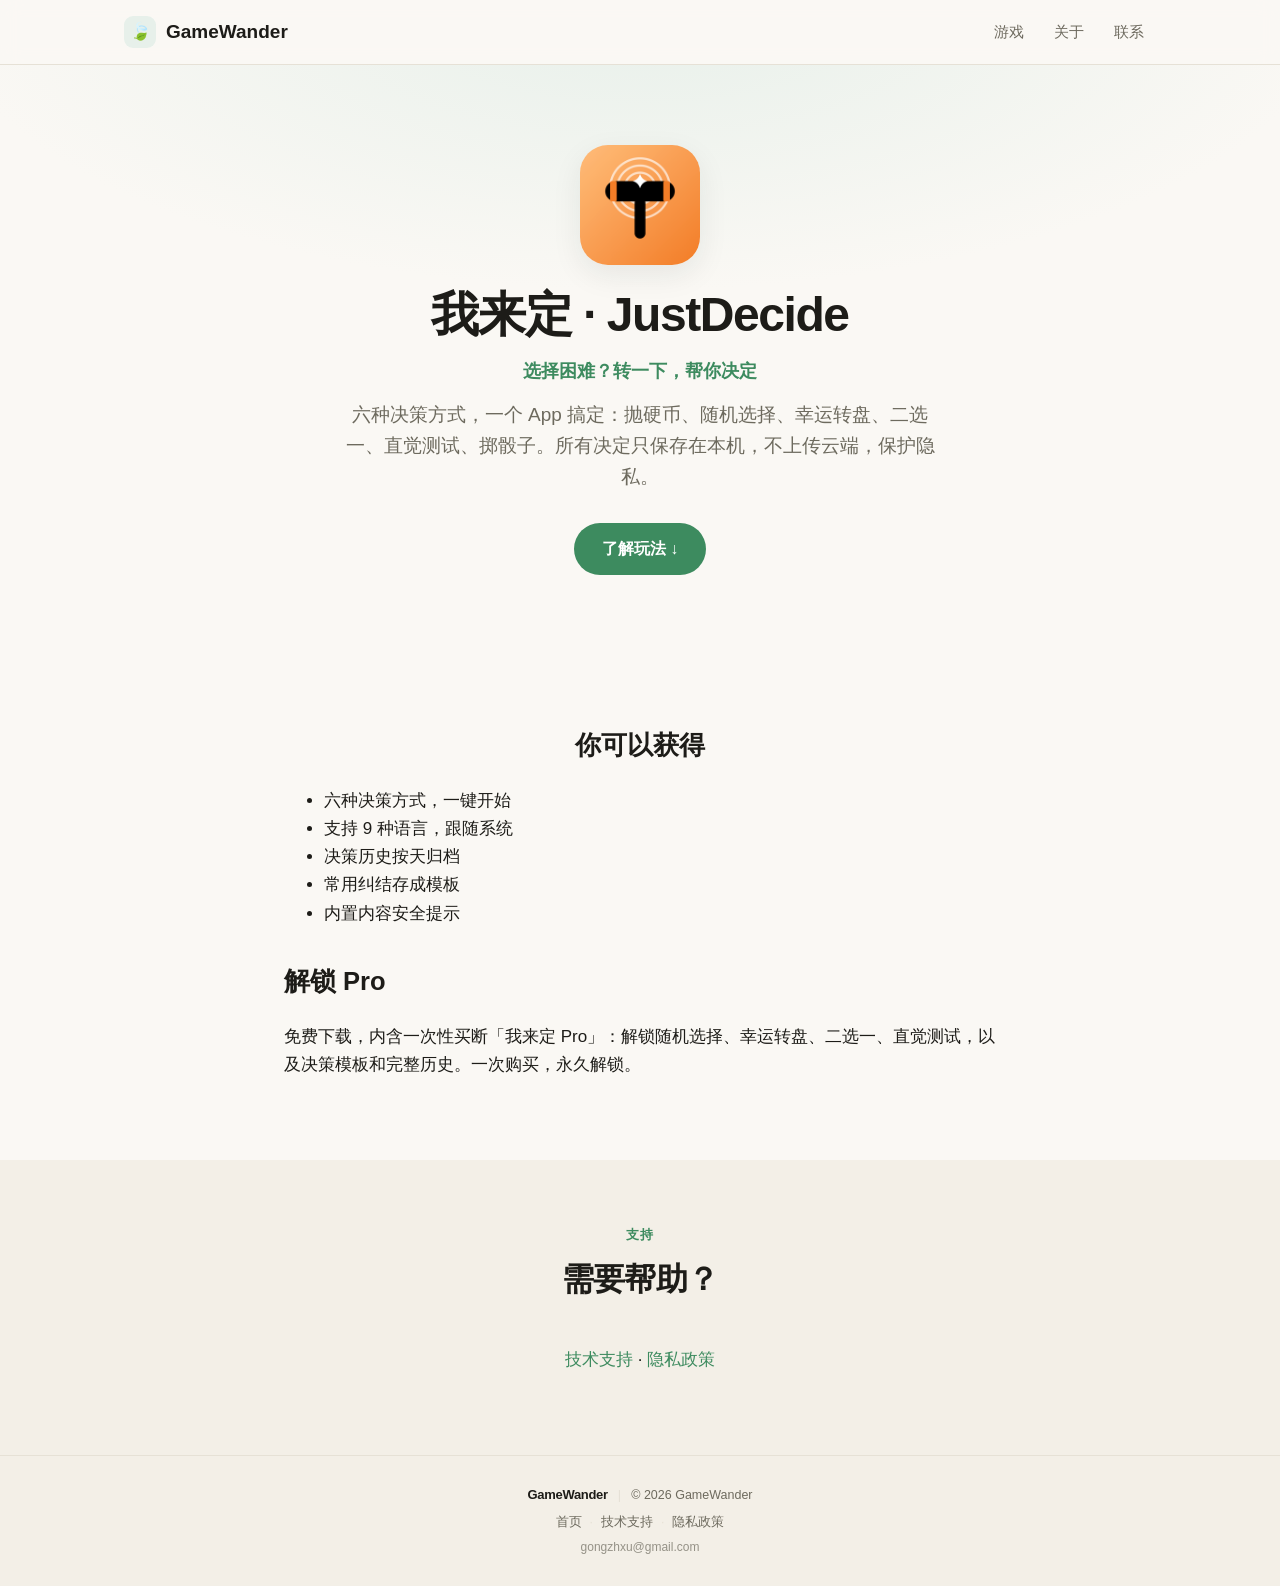
==== justdecide/index.html @ c6b930e7 "新增「我来定 JustDecide」介绍页与支持/隐私页面 - justdecide/ 新增介绍页、技术支持、隐私政策（双语 ?lang=en） - 首页 game-card 加入我来定 - READ" ====
<!DOCTYPE html>
<html lang="zh-Hans">
<head>
  <meta charset="UTF-8" />
  <meta name="viewport" content="width=device-width, initial-scale=1" />
  <title>我来定 · JustDecide — 选择困难？转一下，帮你决定</title>
  <meta name="description" content="我来定（JustDecide）：六种决策方式（抛硬币、随机选择、幸运转盘、二选一、直觉测试、掷骰子），告别选择困难。" />
  <link rel="stylesheet" href="../assets/style.css" />
  <link rel="icon" href="images/app-icon.png" />
</head>
<body>
  <header class="site-header">
    <div class="container nav-row">
      <a class="brand" href="../">
        <span class="mark">🍃</span>
        <span>GameWander</span>
      </a>
      <nav class="nav">
        <a href="../#games" class="zh">游戏</a>
        <a href="../#games" class="en">Games</a>
        <a href="../#about" class="zh">关于</a>
        <a href="../#about" class="en">About</a>
        <a href="../#contact" class="zh">联系</a>
        <a href="../#contact" class="en">Contact</a>
      </nav>
    </div>
  </header>

  <main>
    <section class="hero app-hero" id="top">
      <div class="container">
        <img class="app-icon" src="images/app-icon.png" alt="我来定 应用图标" width="120" height="120" />
        <h1>我来定 · JustDecide</h1>
        <p class="tagline zh">选择困难？转一下，帮你决定</p>
        <p class="tagline en">Torn? Just Decide.</p>
        <p class="sub zh">六种决策方式，一个 App 搞定：抛硬币、随机选择、幸运转盘、二选一、直觉测试、掷骰子。所有决定只保存在本机，不上传云端，保护隐私。</p>
        <p class="sub en">Six ways to decide in one app: Coin Flip, Random Pick, Lucky Wheel, This or That, Intuition Test, and Roll Dice. Every decision stays on your device.</p>
        <div class="cta">
          <a class="btn zh" href="#features">了解玩法 ↓</a>
          <a class="btn en" href="#features">See how it works ↓</a>
        </div>
      </div>
    </section>

    <section class="section" id="features">
      <div class="container" style="max-width: 760px;">
        <h2 class="zh" style="text-align:center;">你可以获得</h2>
        <h2 class="en" style="text-align:center;">What you get</h2>
        <ul class="zh">
          <li>六种决策方式，一键开始</li>
          <li>支持 9 种语言，跟随系统</li>
          <li>决策历史按天归档</li>
          <li>常用纠结存成模板</li>
          <li>内置内容安全提示</li>
        </ul>
        <ul class="en">
          <li>Six decision methods, one tap to start</li>
          <li>9 languages, follows your system</li>
          <li>History grouped by day</li>
          <li>Save frequent dilemmas as templates</li>
          <li>Built-in safety notice</li>
        </ul>

        <h2 class="zh" style="margin-top:32px;">解锁 Pro</h2>
        <h2 class="en" style="margin-top:32px;">Unlock Pro</h2>
        <p class="zh">免费下载，内含一次性买断「我来定 Pro」：解锁随机选择、幸运转盘、二选一、直觉测试，以及决策模板和完整历史。一次购买，永久解锁。</p>
        <p class="en">Free to download, with a one-time "JustDecide Pro" purchase to unlock Random Pick, Lucky Wheel, This or That, Intuition Test, plus decision templates and full history. Buy once, unlock forever.</p>
      </div>
    </section>

    <section class="section alt" id="links">
      <div class="container" style="max-width: 760px;">
        <div class="section-head">
          <div class="kicker zh">支持</div>
          <div class="kicker en">Support</div>
          <h2 class="zh">需要帮助？</h2>
          <h2 class="en">Need help?</h2>
        </div>
        <p class="zh" style="text-align:center;">
          <a href="./support/">技术支持</a> · <a href="./privacy/">隐私政策</a>
        </p>
        <p class="en" style="text-align:center;">
          <a href="./support/?lang=en">Support</a> · <a href="./privacy/?lang=en">Privacy Policy</a>
        </p>
      </div>
    </section>
  </main>

  <footer class="site-footer">
    <div class="container footer-inner">
      <div class="footer-row">
        <span class="footer-brand">GameWander</span>
        <span class="footer-sep">|</span>
        <span class="footer-copy">© 2026 GameWander</span>
      </div>
      <div class="footer-links">
        <a href="../" class="zh">首页</a><a href="../" class="en">Home</a>
        <span class="footer-dot">·</span>
        <a href="./support/" class="zh">技术支持</a><a href="./support/" class="en">Support</a>
        <span class="footer-dot">·</span>
        <a href="./privacy/" class="zh">隐私政策</a><a href="./privacy/" class="en">Privacy</a>
      </div>
      <div class="footer-meta">
        <a href="mailto:gongzhxu@gmail.com">gongzhxu@gmail.com</a>
      </div>
    </div>
  </footer>

  <script>
    (function () {
      if (new URLSearchParams(location.search).get("lang") === "en") {
        document.documentElement.lang = "en";
      }
    })();
  </script>
</body>
</html>
---- assets/style.css ----
:root {
  --bg: #faf8f4;
  --bg-alt: #f3efe7;
  --fg: #1d1c18;
  --muted: #6d6a5e;
  --accent: #3d8b5f;
  --accent-strong: #2f6b49;
  --accent-soft: #e7f0ea;
  --warm: #d98a3d;
  --card: #ffffff;
  --border: #e6e1d6;
  --shadow: 0 10px 30px rgba(31, 41, 34, 0.08);
}

@media (prefers-color-scheme: dark) {
  :root {
    --bg: #141412;
    --bg-alt: #1a1a17;
    --fg: #eae7df;
    --muted: #a3a094;
    --accent: #5cc08a;
    --accent-strong: #79d3a0;
    --accent-soft: #1d2b22;
    --warm: #e0a05c;
    --card: #1c1c18;
    --border: #2c2b25;
    --shadow: 0 10px 30px rgba(0, 0, 0, 0.4);
  }
}

* { box-sizing: border-box; }
html { -webkit-text-size-adjust: 100%; scroll-behavior: smooth; }

body {
  margin: 0;
  display: flex;
  flex-direction: column;
  min-height: 100vh;
  background: var(--bg);
  color: var(--fg);
  font-family: -apple-system, BlinkMacSystemFont, "Segoe UI", "PingFang SC",
    "Hiragino Sans GB", "Microsoft YaHei", "Helvetica Neue", Arial, sans-serif;
  line-height: 1.65;
  font-size: 17px;
}

a { color: var(--accent); text-decoration: none; }
a:hover { text-decoration: underline; }

main { flex: 1 0 auto; }

.container { max-width: 1080px; margin: 0 auto; padding: 0 24px; }

/* 语言切换：默认中文，?lang=en 显示英文 */
html:not([lang="en"]) .en { display: none; }
html[lang="en"] .zh { display: none; }
[hidden] { display: none !important; }

/* ===== 顶部导航 ===== */
.site-header {
  position: sticky;
  top: 0;
  z-index: 20;
  background: color-mix(in srgb, var(--bg) 82%, transparent);
  -webkit-backdrop-filter: blur(10px);
  backdrop-filter: blur(10px);
  border-bottom: 1px solid var(--border);
}
.nav-row {
  display: flex;
  align-items: center;
  justify-content: space-between;
  height: 64px;
}
.brand {
  display: inline-flex;
  align-items: center;
  gap: 10px;
  font-weight: 700;
  font-size: 19px;
  color: var(--fg);
}
.brand:hover { text-decoration: none; }
.brand .mark {
  width: 32px; height: 32px;
  border-radius: 9px;
  background: var(--accent-soft);
  display: inline-flex;
  align-items: center;
  justify-content: center;
  font-size: 17px;
}
.nav { display: flex; align-items: center; gap: 6px; }
.nav a {
  color: var(--muted);
  font-size: 15px;
  font-weight: 500;
  padding: 8px 12px;
  border-radius: 8px;
}
.nav a:hover { color: var(--fg); background: var(--bg-alt); text-decoration: none; }

/* ===== Hero ===== */
.hero {
  position: relative;
  padding: 80px 0 64px;
  text-align: center;
  overflow: hidden;
  background:
    radial-gradient(1000px 420px at 50% -12%, var(--accent-soft), transparent 70%);
}
.hero .eyebrow {
  display: inline-block;
  margin-bottom: 18px;
  padding: 6px 14px;
  border: 1px solid var(--border);
  border-radius: 999px;
  background: var(--card);
  color: var(--accent);
  font-size: 13px;
  font-weight: 600;
  letter-spacing: 0.08em;
  text-transform: uppercase;
}
.hero h1 {
  margin: 0 0 16px;
  font-size: clamp(40px, 7vw, 66px);
  line-height: 1.08;
  letter-spacing: -0.03em;
  font-weight: 800;
}
.hero .sub {
  margin: 0 auto;
  max-width: 600px;
  color: var(--muted);
  font-size: 19px;
}
.hero .cta { margin-top: 30px; }
.btn {
  display: inline-block;
  padding: 13px 28px;
  border-radius: 999px;
  background: var(--accent);
  color: #fff;
  font-weight: 600;
  font-size: 16px;
  transition: transform 0.12s ease, background 0.12s ease;
}
.btn:hover { background: var(--accent-strong); text-decoration: none; transform: translateY(-1px); }
.btn.ghost {
  background: transparent;
  color: var(--fg);
  border: 1px solid var(--border);
}
.btn.ghost:hover { background: var(--bg-alt); }

/* 产品页 hero */
.app-hero .app-icon {
  width: 120px; height: 120px;
  border-radius: 28px;
  box-shadow: var(--shadow);
  margin: 0 auto 24px;
  display: block;
}
.app-hero h1 { font-size: clamp(34px, 5vw, 48px); }
.app-hero .tagline { color: var(--accent); font-weight: 600; font-size: 18px; margin: 0 0 12px; }

/* ===== 游戏风格 Hero（首页） ===== */
.game-hero {
  position: relative;
  padding: 88px 0 96px;
  color: #eef5ef;
  background:
    radial-gradient(900px 480px at 82% -12%, rgba(92, 192, 138, 0.4), transparent 62%),
    radial-gradient(700px 400px at 8% 110%, rgba(217, 138, 61, 0.18), transparent 60%),
    linear-gradient(160deg, #0e2a1b 0%, #173f2a 55%, #0c2418 100%);
  overflow: hidden;
}
.game-hero-grid {
  display: grid;
  grid-template-columns: 1.1fr 0.9fr;
  gap: 48px;
  align-items: center;
}
.game-hero-copy .badge {
  display: inline-block;
  padding: 6px 14px;
  border-radius: 999px;
  background: rgba(255, 255, 255, 0.08);
  border: 1px solid rgba(255, 255, 255, 0.18);
  color: #9fe6bb;
  font-size: 13px;
  font-weight: 600;
  letter-spacing: 0.06em;
  margin-bottom: 22px;
}
.game-hero-copy h1 {
  margin: 0 0 12px;
  font-size: clamp(44px, 6vw, 72px);
  line-height: 1.04;
  letter-spacing: -0.03em;
  font-weight: 900;
  color: #ffffff;
}
.game-hero-copy .tagline {
  color: #9fe6bb;
  font-size: 20px;
  font-weight: 600;
}
.game-hero-copy .sub {
  margin: 14px 0 28px;
  color: rgba(238, 245, 239, 0.72);
  font-size: 17px;
  max-width: 460px;
}
.game-hero-copy .cta {
  display: flex;
  gap: 14px;
  flex-wrap: wrap;
}
.game-hero .btn {
  background: #5cc08a;
  color: #0e2a1b;
}
.game-hero .btn:hover { background: #79d3a0; }
.game-hero .btn.ghost {
  color: #eef5ef;
  border-color: rgba(255, 255, 255, 0.35);
  background: transparent;
}
.game-hero .btn.ghost:hover { background: rgba(255, 255, 255, 0.08); color: #eef5ef; }
.game-hero-visual {
  position: relative;
  display: flex;
  justify-content: center;
  align-items: center;
}
.game-hero-visual .shot {
  width: 240px;
  height: auto;
  border-radius: 20px;
  border: 1px solid rgba(255, 255, 255, 0.14);
  box-shadow: 0 30px 60px rgba(0, 0, 0, 0.45);
}
.game-hero-visual .shot-a { transform: rotate(-5deg) translateY(12px); z-index: 1; }
.game-hero-visual .shot-b { transform: rotate(5deg) translateY(-12px); margin-left: -34px; }

@media (max-width: 800px) {
  .game-hero-grid { grid-template-columns: 1fr; }
  .game-hero-visual { display: none; }
}

/* ===== 区块通用 ===== */
.section { padding: 64px 0; }
.section.alt { background: var(--bg-alt); }
.section-head { text-align: center; max-width: 640px; margin: 0 auto 40px; }
.section-head .kicker {
  color: var(--accent);
  font-size: 13px;
  font-weight: 600;
  letter-spacing: 0.1em;
  text-transform: uppercase;
}
.section-head h2 {
  margin: 8px 0 12px;
  font-size: 32px;
  letter-spacing: -0.02em;
}
.section-head p { margin: 0; color: var(--muted); }

/* ===== 作品 / 游戏卡片 ===== */
.games-grid {
  display: grid;
  gap: 24px;
}
.game-card {
  display: flex;
  gap: 28px;
  align-items: flex-start;
  padding: 32px;
  border: 1px solid var(--border);
  border-radius: 18px;
  background: var(--card);
  box-shadow: var(--shadow);
  transition: transform 0.15s ease, box-shadow 0.15s ease;
}
.game-card:hover { transform: translateY(-3px); text-decoration: none; }
.game-card .icon {
  flex: 0 0 auto;
  width: 84px; height: 84px;
  border-radius: 20px;
  background: var(--accent-soft);
  display: flex;
  align-items: center;
  justify-content: center;
  font-size: 44px;
}
.game-card .body { flex: 1 1 auto; }
.game-card .title-row { display: flex; align-items: baseline; gap: 12px; flex-wrap: wrap; }
.game-card h3 { margin: 0; font-size: 24px; color: var(--fg); }
.game-card .tagline { color: var(--accent); font-weight: 600; font-size: 16px; }
.card-title { display: block; color: inherit; }
.card-title:hover { text-decoration: none; }
.card-title:hover h3 { color: var(--accent); }
.game-card .desc { margin: 10px 0 16px; color: var(--muted); }
.chips { display: flex; flex-wrap: wrap; gap: 8px; margin-bottom: 18px; }
.chip {
  padding: 5px 12px;
  border-radius: 999px;
  background: var(--bg-alt);
  border: 1px solid var(--border);
  font-size: 13px;
  color: var(--muted);
}
.game-card .actions { display: flex; flex-wrap: wrap; gap: 14px; font-size: 15px; }
.game-card .arrow { align-self: center; color: var(--muted); font-size: 22px; }
.game-card .icon img { width: 100%; height: 100%; border-radius: 20px; object-fit: cover; display: block; }

/* ===== 截图画廊 ===== */
.shots {
  display: grid;
  grid-template-columns: repeat(auto-fit, minmax(220px, 1fr));
  gap: 20px;
  margin: 24px 0;
}
.shot { margin: 0; }
.shot img {
  display: block;
  width: 100%;
  height: auto;
  border-radius: 16px;
  border: 1px solid var(--border);
  box-shadow: var(--shadow);
}
.shot figcaption {
  margin-top: 8px;
  color: var(--muted);
  font-size: 14px;
  text-align: center;
}

.more-card {
  display: flex;
  align-items: center;
  justify-content: center;
  padding: 28px;
  border: 1px dashed var(--border);
  border-radius: 18px;
  color: var(--muted);
  text-align: center;
  min-height: 120px;
}

/* ===== 关于 ===== */
.about-grid {
  display: grid;
  grid-template-columns: repeat(auto-fit, minmax(240px, 1fr));
  gap: 24px;
}
.about-item { padding: 8px 4px; }
.about-item .em { font-size: 30px; margin-bottom: 12px; }
.about-item h3 { margin: 0 0 6px; font-size: 18px; }
.about-item p { margin: 0; color: var(--muted); }

/* ===== 联系（首页大卡片） ===== */
.contact-card {
  max-width: 560px;
  margin: 0 auto;
  padding: 40px;
  border: 1px solid var(--border);
  border-radius: 18px;
  background: var(--card);
  box-shadow: var(--shadow);
  text-align: center;
}
.contact-card .label {
  font-size: 13px;
  text-transform: uppercase;
  letter-spacing: 0.06em;
  color: var(--muted);
  margin-bottom: 10px;
}
.contact-card a { font-size: 22px; font-weight: 700; word-break: break-all; }

/* 内容页内的联系邮箱框（紧凑） */
.contact-box {
  margin: 24px 0;
  padding: 18px 20px;
  border: 1px solid var(--border);
  border-radius: 12px;
  background: var(--card);
}
.contact-box .label {
  font-size: 13px;
  text-transform: uppercase;
  letter-spacing: 0.06em;
  color: var(--muted);
  margin-bottom: 6px;
}
.contact-box a { font-size: 18px; font-weight: 600; }

/* ===== 页脚（紧凑居中，sticky 底部） ===== */
.site-footer {
  flex-shrink: 0;
  border-top: 1px solid var(--border);
  background: var(--bg-alt);
  padding: 28px 24px;
  color: var(--muted);
  font-size: 13px;
}
.footer-inner {
  max-width: 1080px;
  margin: 0 auto;
  display: flex;
  flex-direction: column;
  align-items: center;
  gap: 6px;
}
.footer-row {
  display: flex;
  align-items: center;
  justify-content: center;
  flex-wrap: wrap;
  gap: 10px;
}
.footer-brand { font-weight: 700; color: var(--fg); letter-spacing: -0.3px; }
.footer-sep { color: var(--border); }
.footer-copy { font-size: 12.5px; }
.footer-links {
  display: flex;
  align-items: center;
  gap: 8px;
  font-size: 12.5px;
}
.footer-dot { color: var(--border); }
.footer-meta { font-size: 12px; opacity: 0.7; }
.site-footer a { color: var(--muted); text-decoration: none; transition: color 0.15s; }
.site-footer a:hover { color: var(--accent); text-decoration: underline; }

/* ===== 内容页（support / privacy / teascore 产品页） ===== */
.page { padding: 32px 0 48px; }
.page .container { max-width: 760px; }
.page h1 {
  margin: 0 0 8px;
  font-size: 32px;
  line-height: 1.25;
  letter-spacing: -0.01em;
}
.page .lede { color: var(--muted); margin: 0 0 28px; }
.page h2 { margin: 32px 0 10px; font-size: 20px; }
.page h3 { margin: 24px 0 8px; font-size: 17px; }
.page p { margin: 0 0 14px; }
.page ul, .page ol { margin: 0 0 16px; padding-left: 22px; }
.page li { margin: 6px 0; }
.page .updated { color: var(--muted); font-size: 14px; }

.faq { list-style: none; padding-left: 0; }
.faq li {
  margin: 0 0 14px;
  padding: 16px 18px;
  border: 1px solid var(--border);
  border-radius: 12px;
  background: var(--card);
}
.faq .q { font-weight: 600; margin-bottom: 4px; }
.faq .a { color: var(--muted); margin: 0; }

.backlink { font-size: 14px; color: var(--muted); }

@media (max-width: 640px) {
  .nav { gap: 2px; }
  .nav a { padding: 8px 8px; font-size: 14px; }
  .hero { padding: 56px 0 48px; }
  .game-card { flex-direction: column; padding: 24px; }
  .game-card .icon { width: 64px; height: 64px; font-size: 34px; }
  .game-card .arrow { display: none; }
  .section { padding: 48px 0; }
  .contact-card { padding: 28px 20px; }
  .contact-card a { font-size: 18px; }
  .page h1 { font-size: 26px; }
}
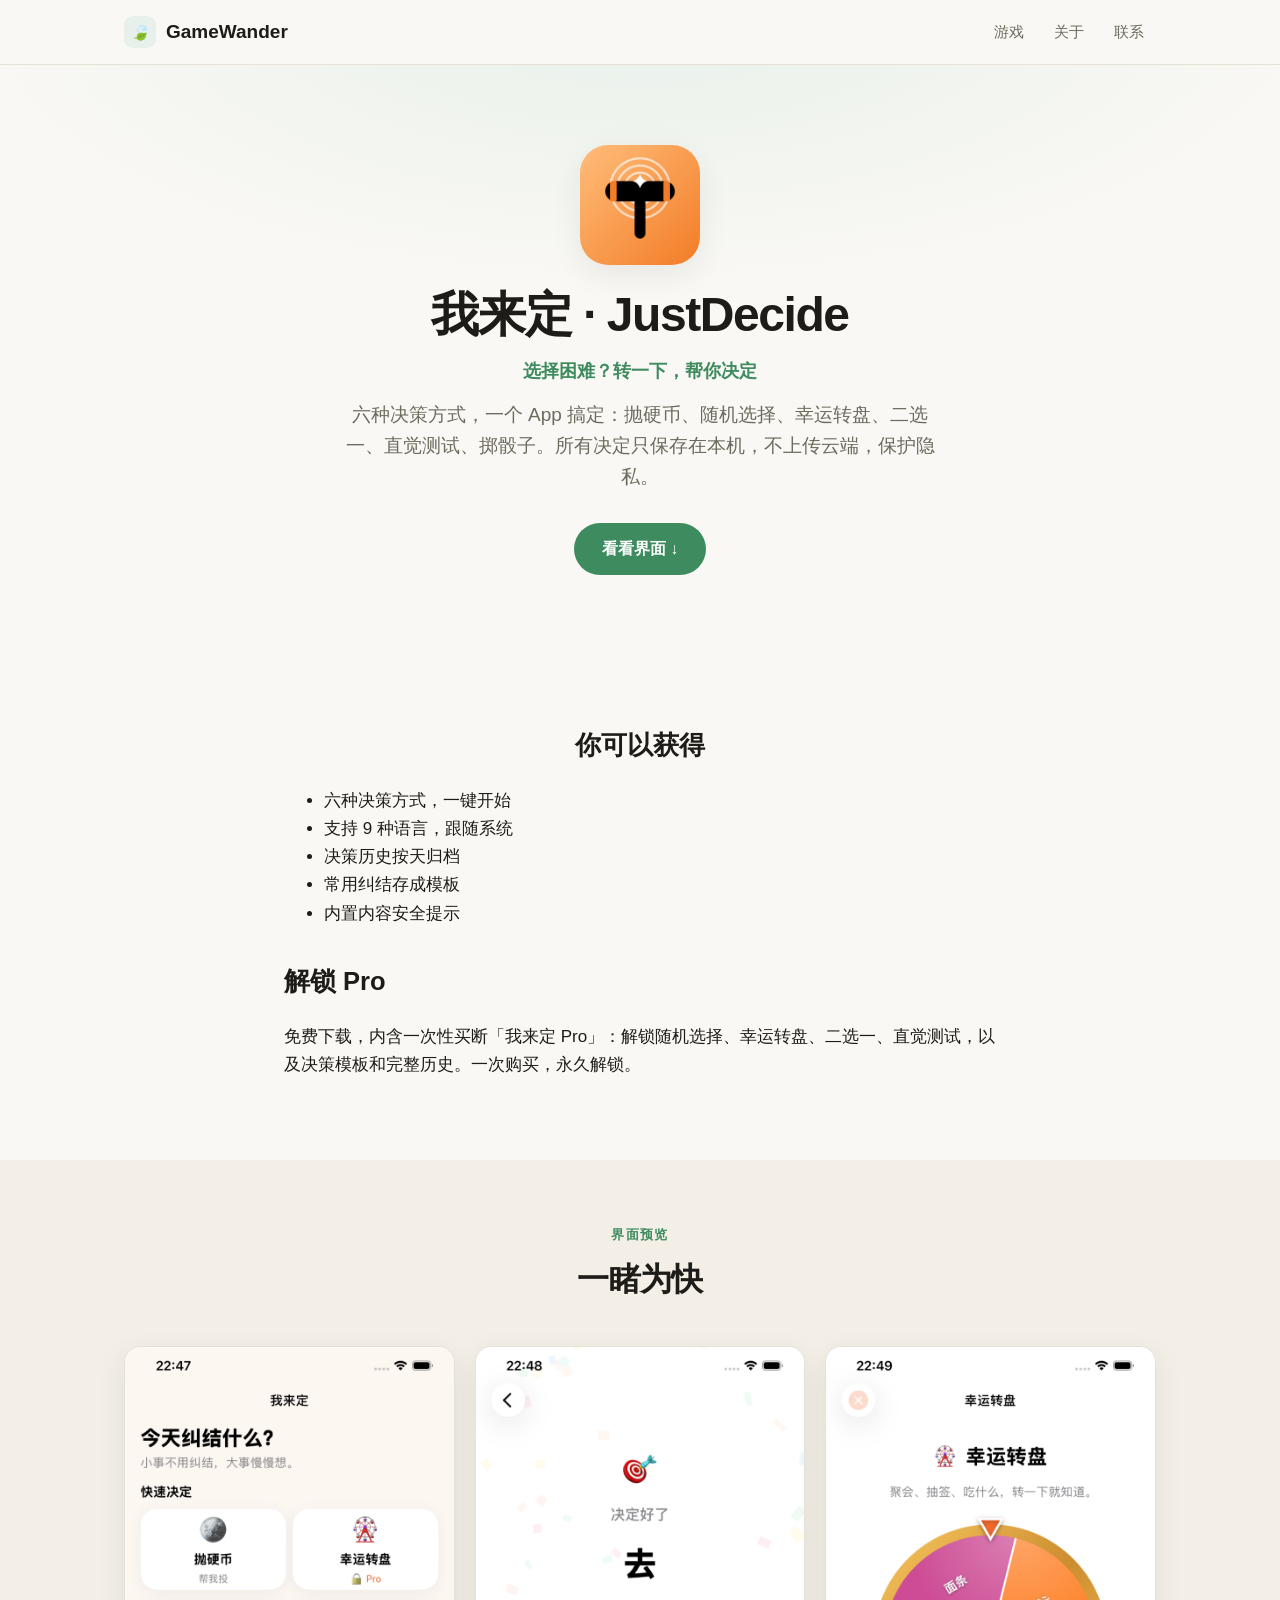
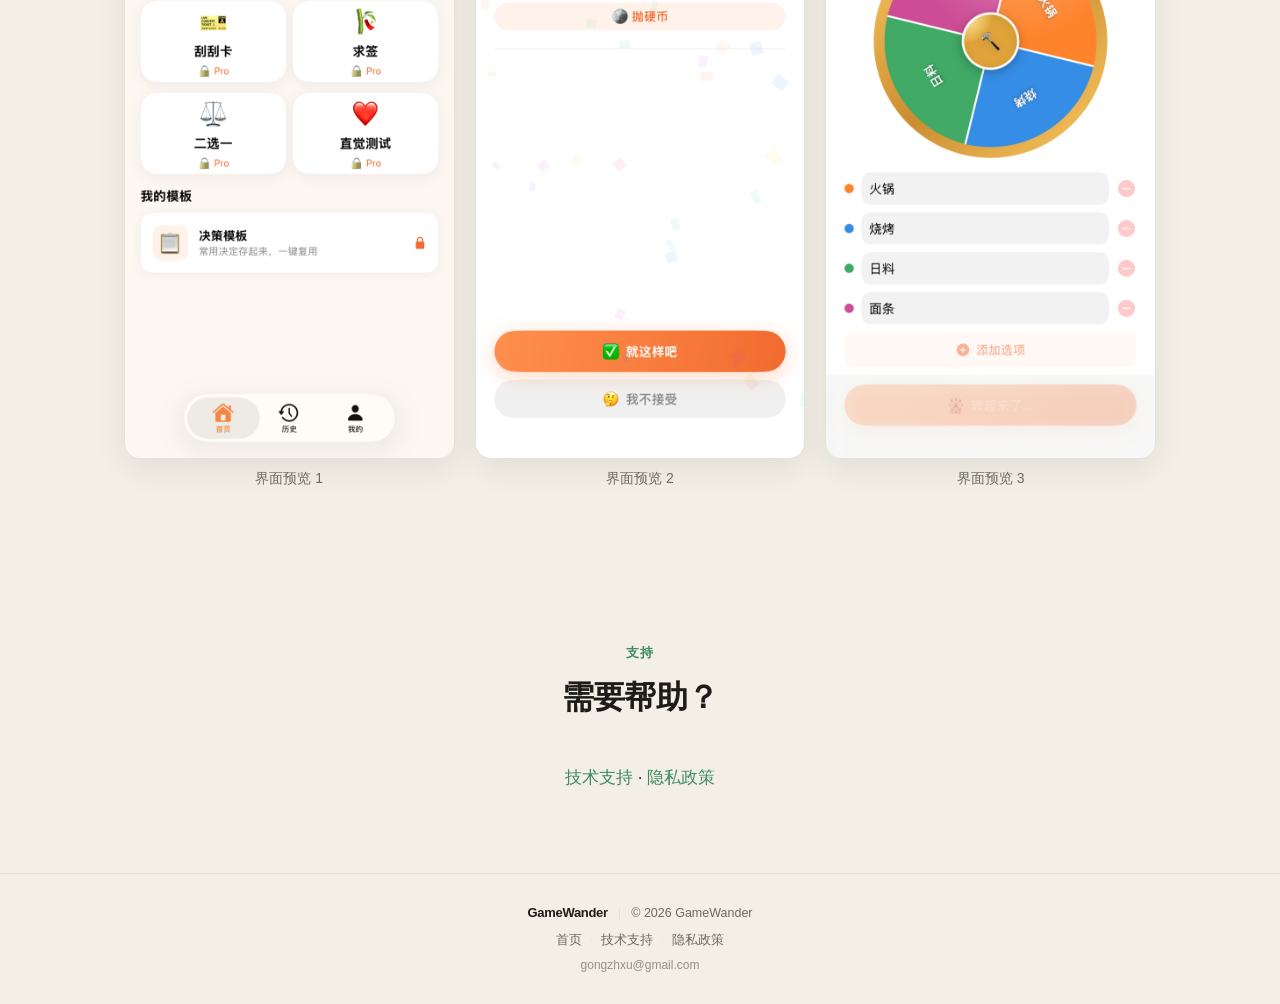
==== commit 9d9cd60c: "首页游戏卡片左右翻动 + 我来定介绍页加界面截图 - 首页「我们的游戏」改为横向滚动 + 左右箭头（scroll-snap） - justdecide 介绍页新增「界面预览」三张截图 - 截图缩小到 " ====
--- a/justdecide/index.html
+++ b/justdecide/index.html
@@ -36,8 +36,8 @@
         <p class="sub zh">六种决策方式，一个 App 搞定：抛硬币、随机选择、幸运转盘、二选一、直觉测试、掷骰子。所有决定只保存在本机，不上传云端，保护隐私。</p>
         <p class="sub en">Six ways to decide in one app: Coin Flip, Random Pick, Lucky Wheel, This or That, Intuition Test, and Roll Dice. Every decision stays on your device.</p>
         <div class="cta">
-          <a class="btn zh" href="#features">了解玩法 ↓</a>
-          <a class="btn en" href="#features">See how it works ↓</a>
+          <a class="btn zh" href="#screenshots">看看界面 ↓</a>
+          <a class="btn en" href="#screenshots">See screenshots ↓</a>
         </div>
       </div>
     </section>
@@ -65,6 +65,34 @@
         <h2 class="en" style="margin-top:32px;">Unlock Pro</h2>
         <p class="zh">免费下载，内含一次性买断「我来定 Pro」：解锁随机选择、幸运转盘、二选一、直觉测试，以及决策模板和完整历史。一次购买，永久解锁。</p>
         <p class="en">Free to download, with a one-time "JustDecide Pro" purchase to unlock Random Pick, Lucky Wheel, This or That, Intuition Test, plus decision templates and full history. Buy once, unlock forever.</p>
+      </div>
+    </section>
+
+    <section class="section alt" id="screenshots">
+      <div class="container">
+        <div class="section-head">
+          <div class="kicker zh">界面预览</div>
+          <div class="kicker en">Screenshots</div>
+          <h2 class="zh">一睹为快</h2>
+          <h2 class="en">A quick look</h2>
+        </div>
+        <div class="shots">
+          <figure class="shot">
+            <img src="images/screenshot1.png" alt="我来定 界面截图 1" loading="lazy" />
+            <figcaption class="zh">界面预览 1</figcaption>
+            <figcaption class="en">Screenshot 1</figcaption>
+          </figure>
+          <figure class="shot">
+            <img src="images/screenshot2.png" alt="我来定 界面截图 2" loading="lazy" />
+            <figcaption class="zh">界面预览 2</figcaption>
+            <figcaption class="en">Screenshot 2</figcaption>
+          </figure>
+          <figure class="shot">
+            <img src="images/screenshot3.png" alt="我来定 界面截图 3" loading="lazy" />
+            <figcaption class="zh">界面预览 3</figcaption>
+            <figcaption class="en">Screenshot 3</figcaption>
+          </figure>
+        </div>
       </div>
     </section>
 
--- a/assets/style.css
+++ b/assets/style.css
@@ -269,13 +269,22 @@
 .section-head p { margin: 0; color: var(--muted); }
 
 /* ===== 作品 / 游戏卡片 ===== */
+.games-carousel { position: relative; }
 .games-grid {
-  display: grid;
+  display: flex;
   gap: 24px;
-}
+  overflow-x: auto;
+  scroll-snap-type: x mandatory;
+  padding: 4px 4px 16px;
+  scrollbar-width: none;
+}
+.games-grid::-webkit-scrollbar { display: none; }
 .game-card {
-  display: flex;
-  gap: 28px;
+  flex: 0 0 340px;
+  scroll-snap-align: start;
+  display: flex;
+  flex-direction: column;
+  gap: 20px;
   align-items: flex-start;
   padding: 32px;
   border: 1px solid var(--border);
@@ -340,7 +349,10 @@
 }
 
 .more-card {
-  display: flex;
+  flex: 0 0 340px;
+  scroll-snap-align: start;
+  display: flex;
+  flex-direction: column;
   align-items: center;
   justify-content: center;
   padding: 28px;
@@ -348,8 +360,33 @@
   border-radius: 18px;
   color: var(--muted);
   text-align: center;
-  min-height: 120px;
-}
+  min-height: 200px;
+}
+
+/* 游戏左右翻动箭头 */
+.carousel-btn {
+  position: absolute;
+  top: 50%;
+  transform: translateY(-50%);
+  z-index: 10;
+  width: 44px;
+  height: 44px;
+  border-radius: 50%;
+  border: 1px solid var(--border);
+  background: var(--card);
+  color: var(--fg);
+  font-size: 24px;
+  line-height: 1;
+  cursor: pointer;
+  box-shadow: var(--shadow);
+  display: flex;
+  align-items: center;
+  justify-content: center;
+  transition: background 0.15s ease, color 0.15s ease;
+}
+.carousel-btn:hover { background: var(--accent); color: #fff; border-color: var(--accent); }
+.carousel-btn.prev { left: -14px; }
+.carousel-btn.next { right: -14px; }
 
 /* ===== 关于 ===== */
 .about-grid {
@@ -471,7 +508,8 @@
   .nav { gap: 2px; }
   .nav a { padding: 8px 8px; font-size: 14px; }
   .hero { padding: 56px 0 48px; }
-  .game-card { flex-direction: column; padding: 24px; }
+  .game-card { flex-direction: column; padding: 24px; flex-basis: 280px; }
+  .more-card { flex-basis: 280px; }
   .game-card .icon { width: 64px; height: 64px; font-size: 34px; }
   .game-card .arrow { display: none; }
   .section { padding: 48px 0; }
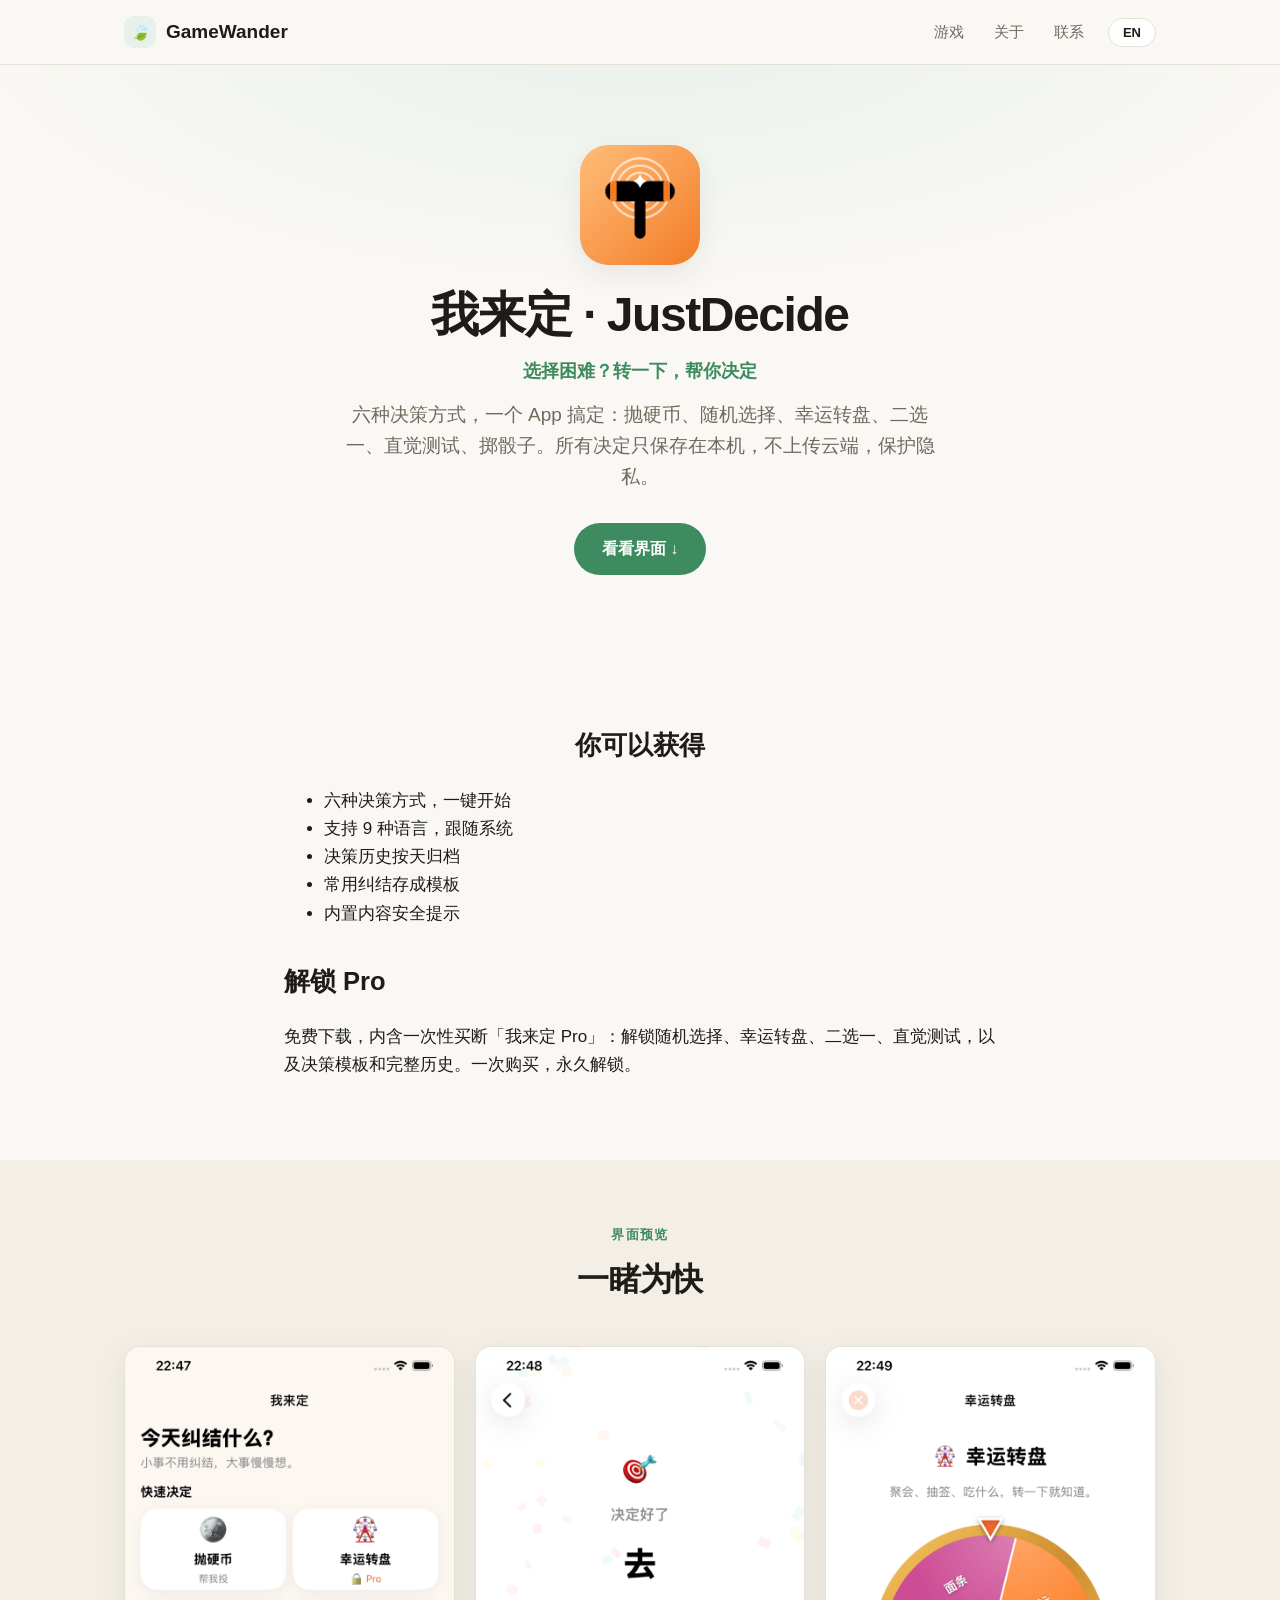
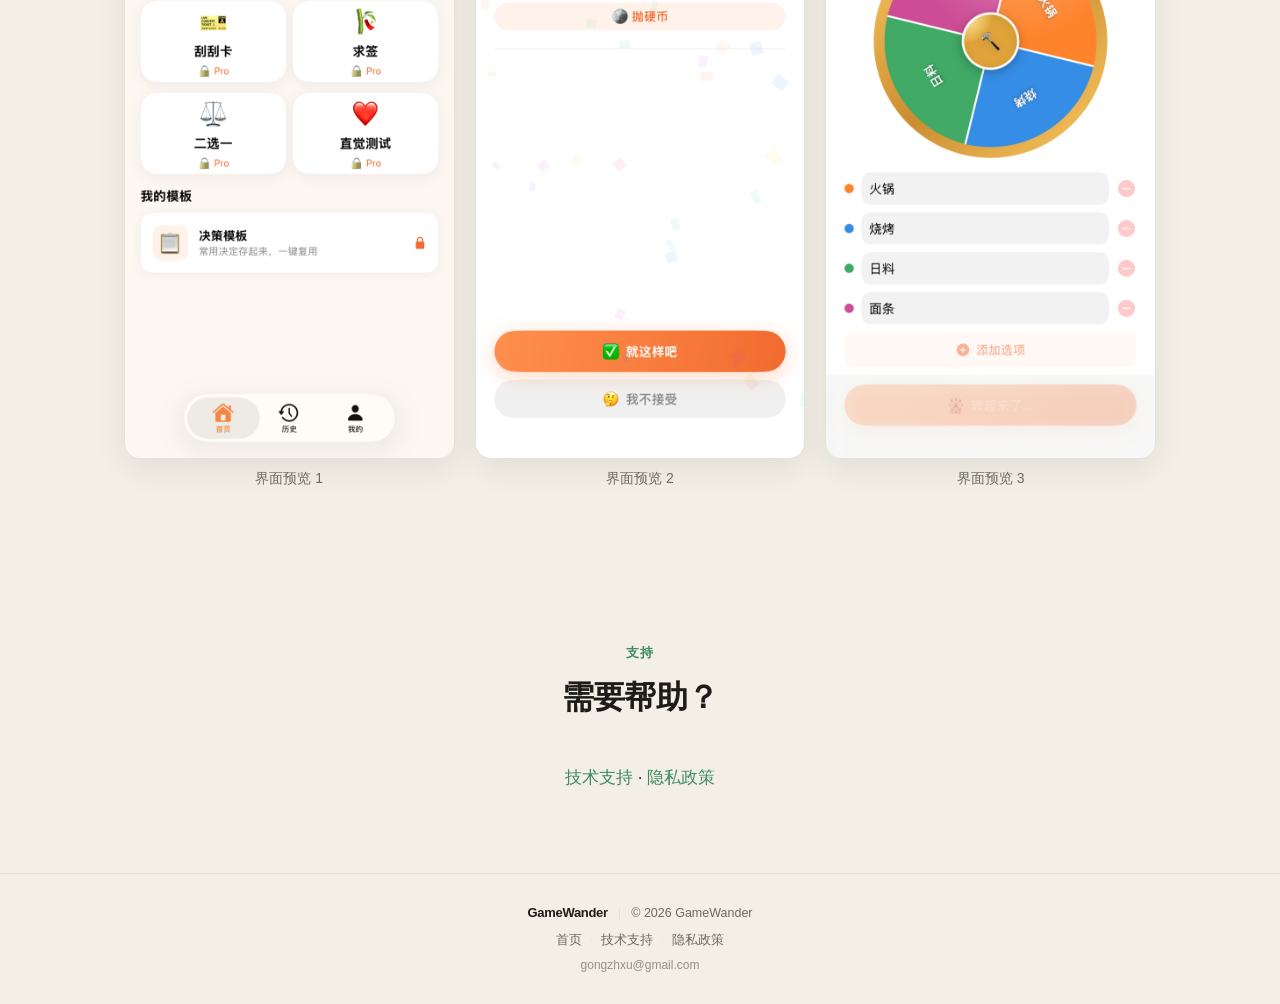
==== commit 4ddb27e0: "全站支持中英切换按钮 - 导航栏加「EN / 中文」切换按钮（7 个页面） - 统一语言逻辑：URL ?lang 优先，其次 localStorage 记忆，默认中文 - 新增 .lang-toggl" ====
--- a/justdecide/index.html
+++ b/justdecide/index.html
@@ -22,6 +22,10 @@
         <a href="../#about" class="en">About</a>
         <a href="../#contact" class="zh">联系</a>
         <a href="../#contact" class="en">Contact</a>
+        <button class="lang-toggle" type="button" aria-label="切换语言 / Switch language">
+          <span class="zh">EN</span>
+          <span class="en">中文</span>
+        </button>
       </nav>
     </div>
   </header>
@@ -136,8 +140,20 @@
 
   <script>
     (function () {
-      if (new URLSearchParams(location.search).get("lang") === "en") {
-        document.documentElement.lang = "en";
+      var html = document.documentElement;
+      var KEY = "gw_lang";
+      var fromUrl = new URLSearchParams(location.search).get("lang");
+      var stored = null;
+      try { stored = localStorage.getItem(KEY); } catch (e) {}
+      var lang = fromUrl || stored || "zh-Hans";
+      html.lang = lang === "en" ? "en" : "zh-Hans";
+      var toggle = document.querySelector(".lang-toggle");
+      if (toggle) {
+        toggle.addEventListener("click", function () {
+          var next = html.lang === "en" ? "zh-Hans" : "en";
+          html.lang = next;
+          try { localStorage.setItem(KEY, next); } catch (e) {}
+        });
       }
     })();
   </script>
--- a/assets/style.css
+++ b/assets/style.css
@@ -99,6 +99,20 @@
   border-radius: 8px;
 }
 .nav a:hover { color: var(--fg); background: var(--bg-alt); text-decoration: none; }
+.lang-toggle {
+  margin-left: 6px;
+  padding: 6px 14px;
+  border: 1px solid var(--border);
+  border-radius: 999px;
+  background: var(--card);
+  color: var(--fg);
+  font-size: 13px;
+  font-weight: 600;
+  cursor: pointer;
+  white-space: nowrap;
+  transition: background 0.15s ease, color 0.15s ease;
+}
+.lang-toggle:hover { background: var(--accent); color: #fff; border-color: var(--accent); }
 
 /* ===== Hero ===== */
 .hero {
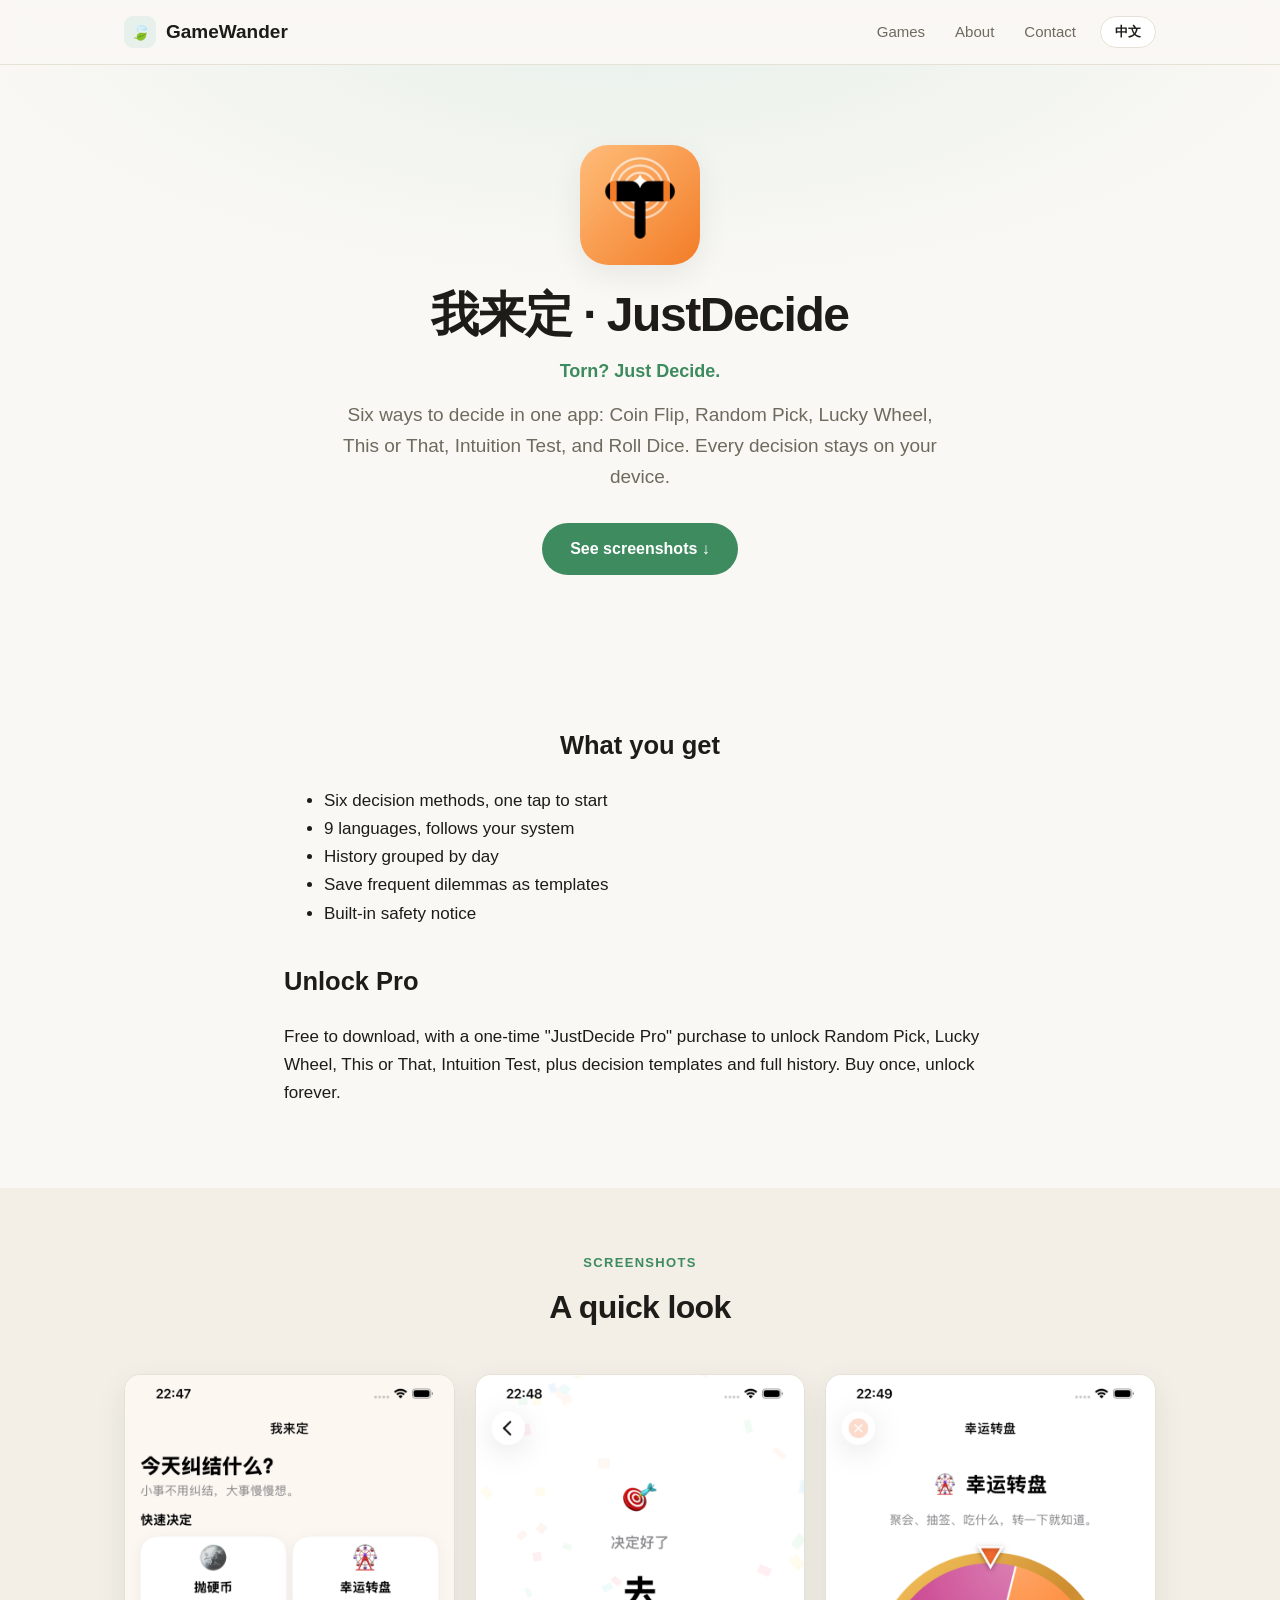
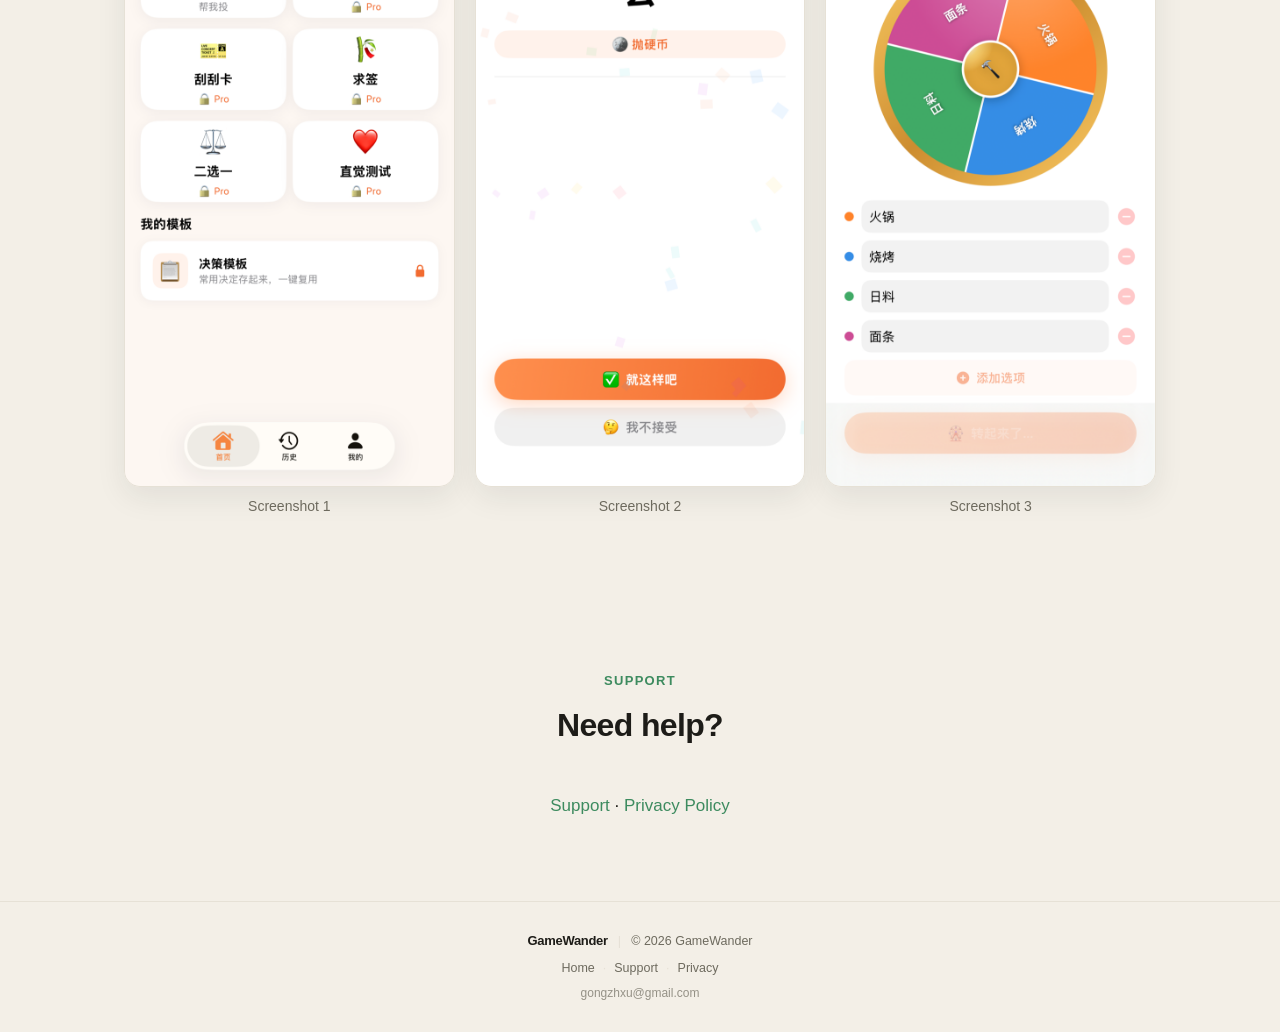
==== commit 2aee0213: "全站语言跟随浏览器/系统语言，默认英文（无闪烁）" ====
--- a/justdecide/index.html
+++ b/justdecide/index.html
@@ -1,5 +1,5 @@
 <!DOCTYPE html>
-<html lang="zh-Hans">
+<html lang="en">
 <head>
   <meta charset="UTF-8" />
   <meta name="viewport" content="width=device-width, initial-scale=1" />
@@ -7,7 +7,20 @@
   <meta name="description" content="我来定（JustDecide）：六种决策方式（抛硬币、随机选择、幸运转盘、二选一、直觉测试、掷骰子），告别选择困难。" />
   <link rel="stylesheet" href="../assets/style.css" />
   <link rel="icon" href="images/app-icon.png" />
+  <script>
+    (function () {
+      var html = document.documentElement;
+      var KEY = "gw_lang";
+      var fromUrl = new URLSearchParams(location.search).get("lang");
+      var stored = null;
+      try { stored = localStorage.getItem(KEY); } catch (e) {}
+      var nav = (navigator.language || navigator.userLanguage || "").toLowerCase();
+      var lang = fromUrl || stored || (nav.indexOf("zh") === 0 ? "zh-Hans" : "en");
+      html.lang = lang === "en" ? "en" : "zh-Hans";
+    })();
+  </script>
 </head>
+
 <body>
   <header class="site-header">
     <div class="container nav-row">
@@ -142,11 +155,6 @@
     (function () {
       var html = document.documentElement;
       var KEY = "gw_lang";
-      var fromUrl = new URLSearchParams(location.search).get("lang");
-      var stored = null;
-      try { stored = localStorage.getItem(KEY); } catch (e) {}
-      var lang = fromUrl || stored || "zh-Hans";
-      html.lang = lang === "en" ? "en" : "zh-Hans";
       var toggle = document.querySelector(".lang-toggle");
       if (toggle) {
         toggle.addEventListener("click", function () {
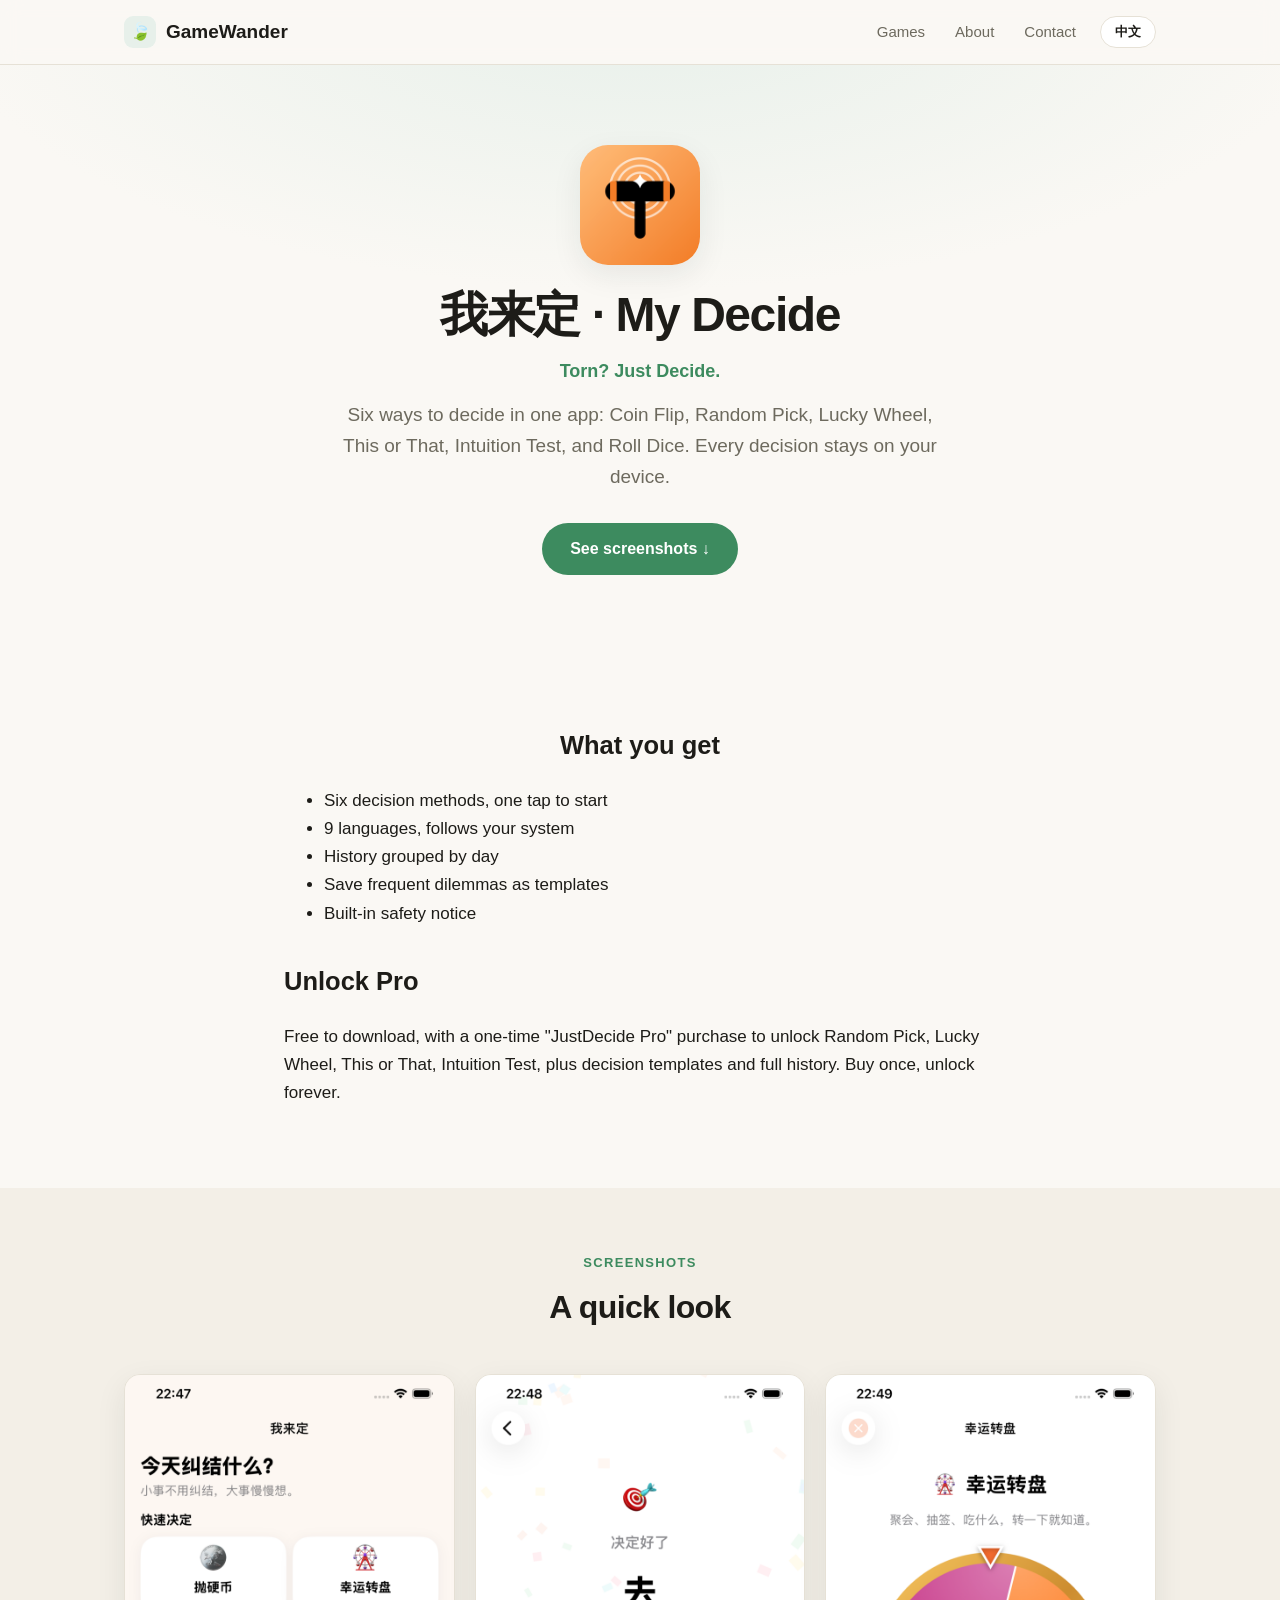
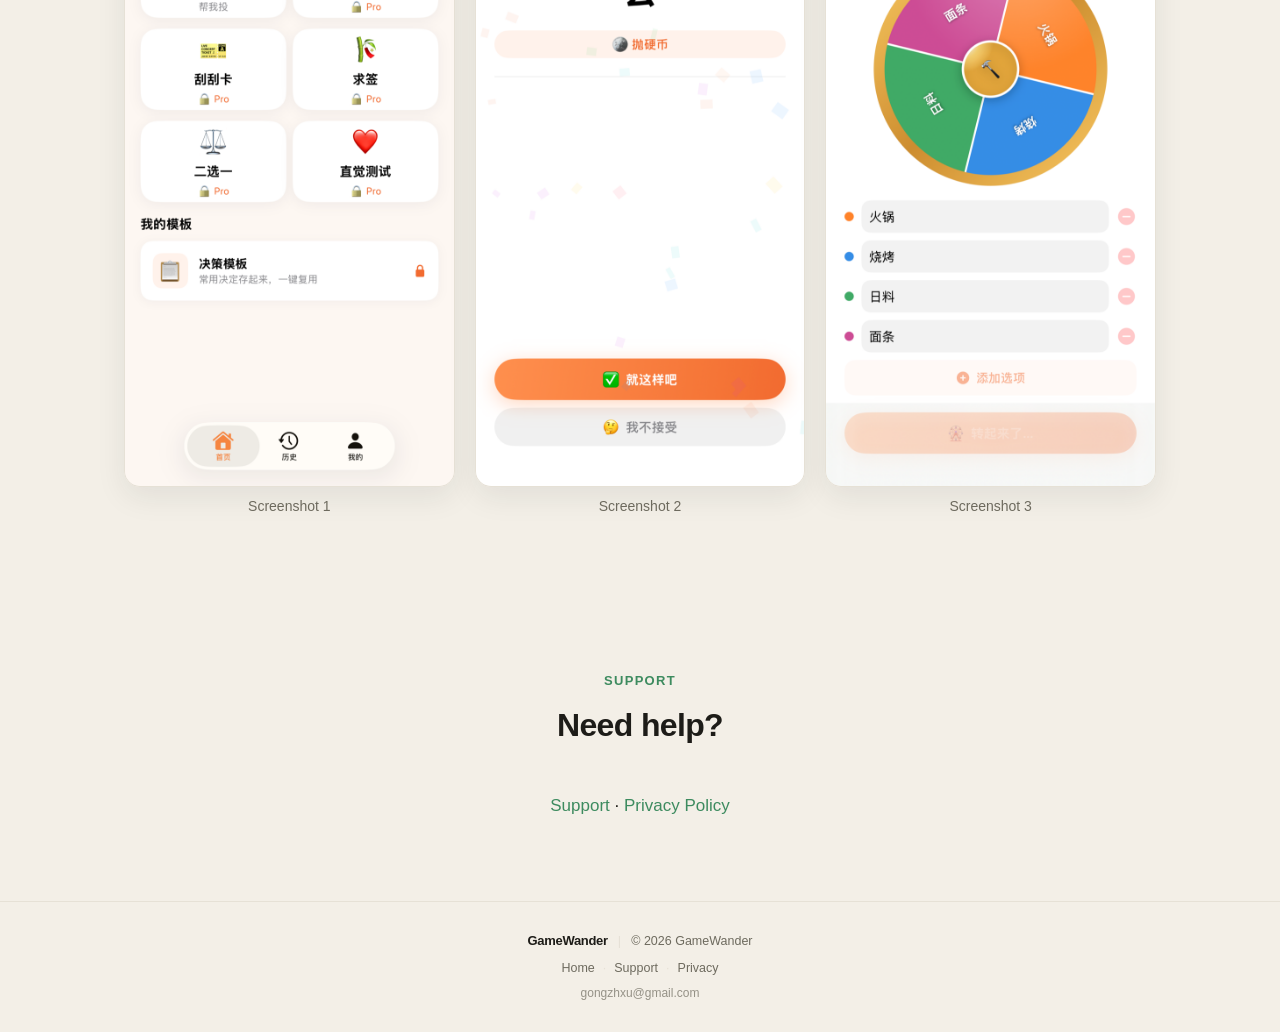
==== commit dcc715c3: "feat: 名字修改" ====
--- a/justdecide/index.html
+++ b/justdecide/index.html
@@ -3,7 +3,7 @@
 <head>
   <meta charset="UTF-8" />
   <meta name="viewport" content="width=device-width, initial-scale=1" />
-  <title>我来定 · JustDecide — 选择困难？转一下，帮你决定</title>
+  <title>我来定 · My Decide — 选择困难？转一下，帮你决定</title>
   <meta name="description" content="我来定（JustDecide）：六种决策方式（抛硬币、随机选择、幸运转盘、二选一、直觉测试、掷骰子），告别选择困难。" />
   <link rel="stylesheet" href="../assets/style.css" />
   <link rel="icon" href="images/app-icon.png" />
@@ -47,7 +47,7 @@
     <section class="hero app-hero" id="top">
       <div class="container">
         <img class="app-icon" src="images/app-icon.png" alt="我来定 应用图标" width="120" height="120" />
-        <h1>我来定 · JustDecide</h1>
+        <h1>我来定 · My Decide</h1>
         <p class="tagline zh">选择困难？转一下，帮你决定</p>
         <p class="tagline en">Torn? Just Decide.</p>
         <p class="sub zh">六种决策方式，一个 App 搞定：抛硬币、随机选择、幸运转盘、二选一、直觉测试、掷骰子。所有决定只保存在本机，不上传云端，保护隐私。</p>
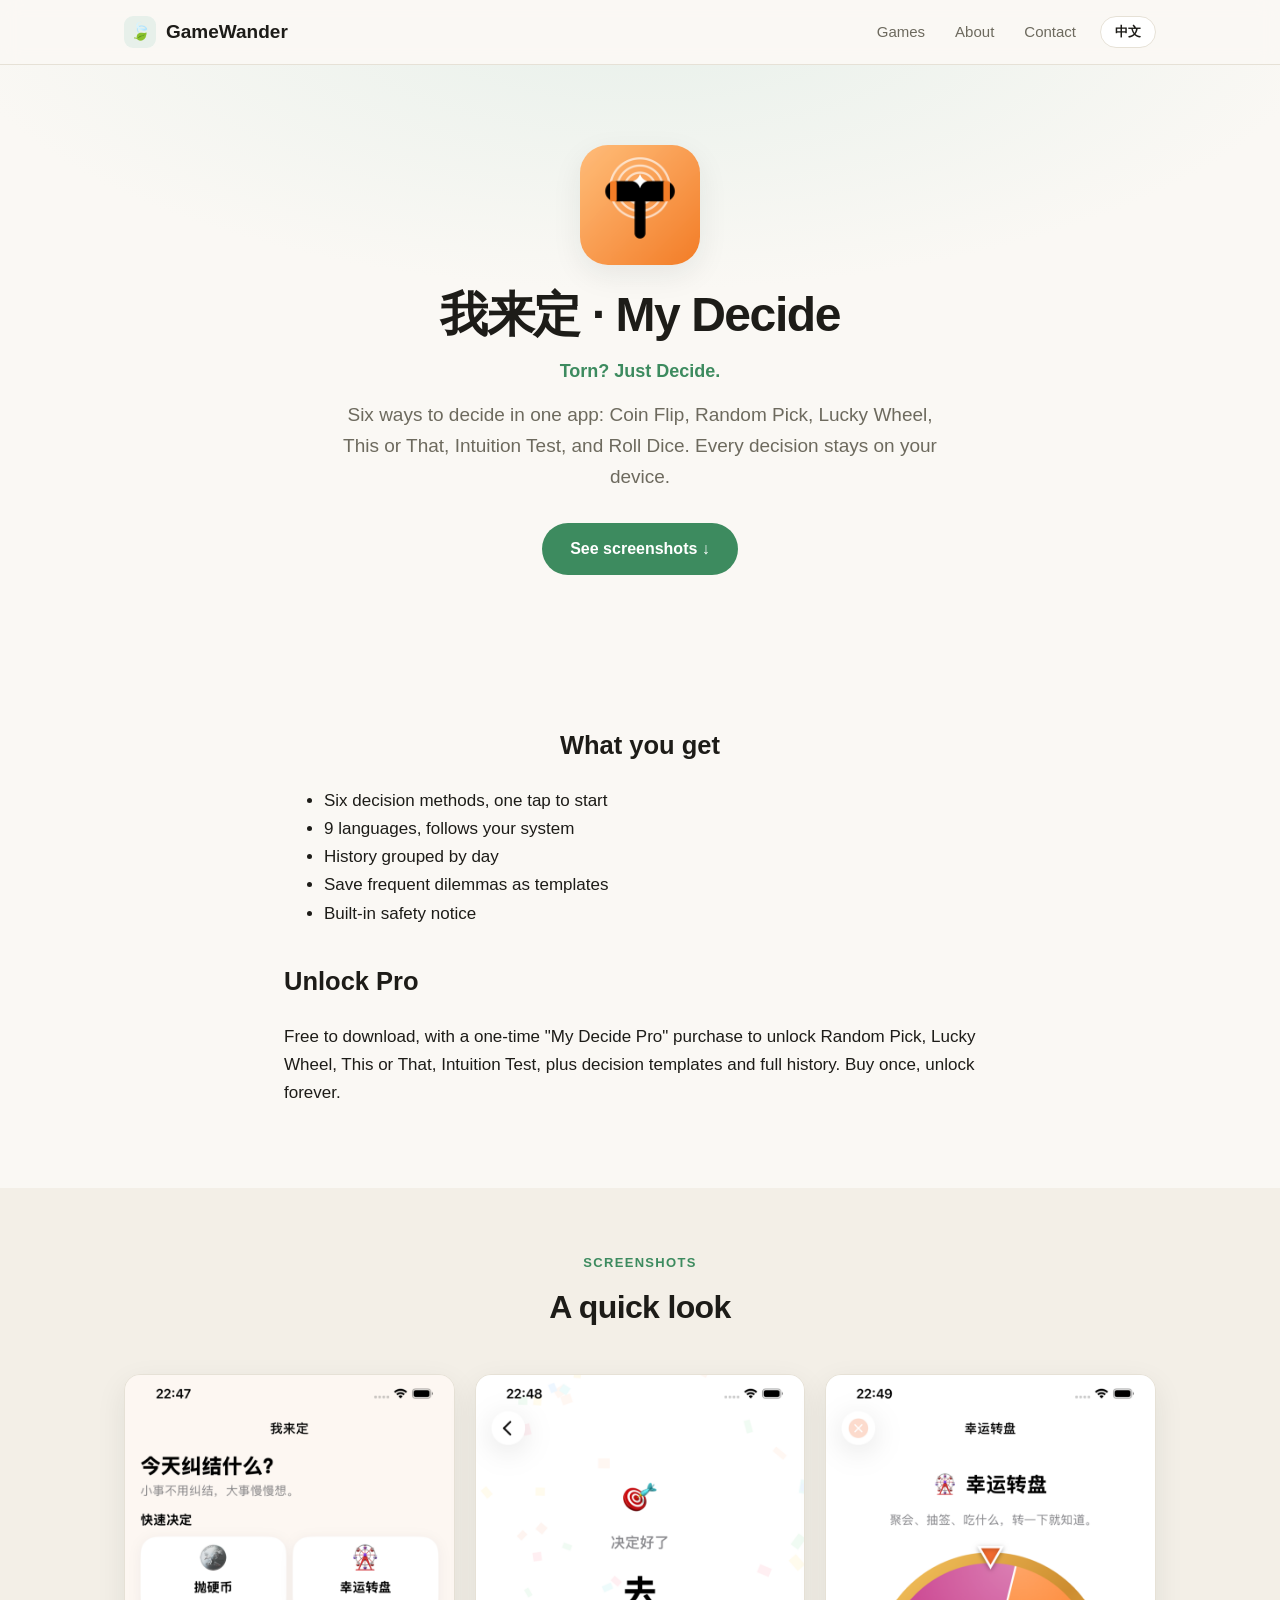
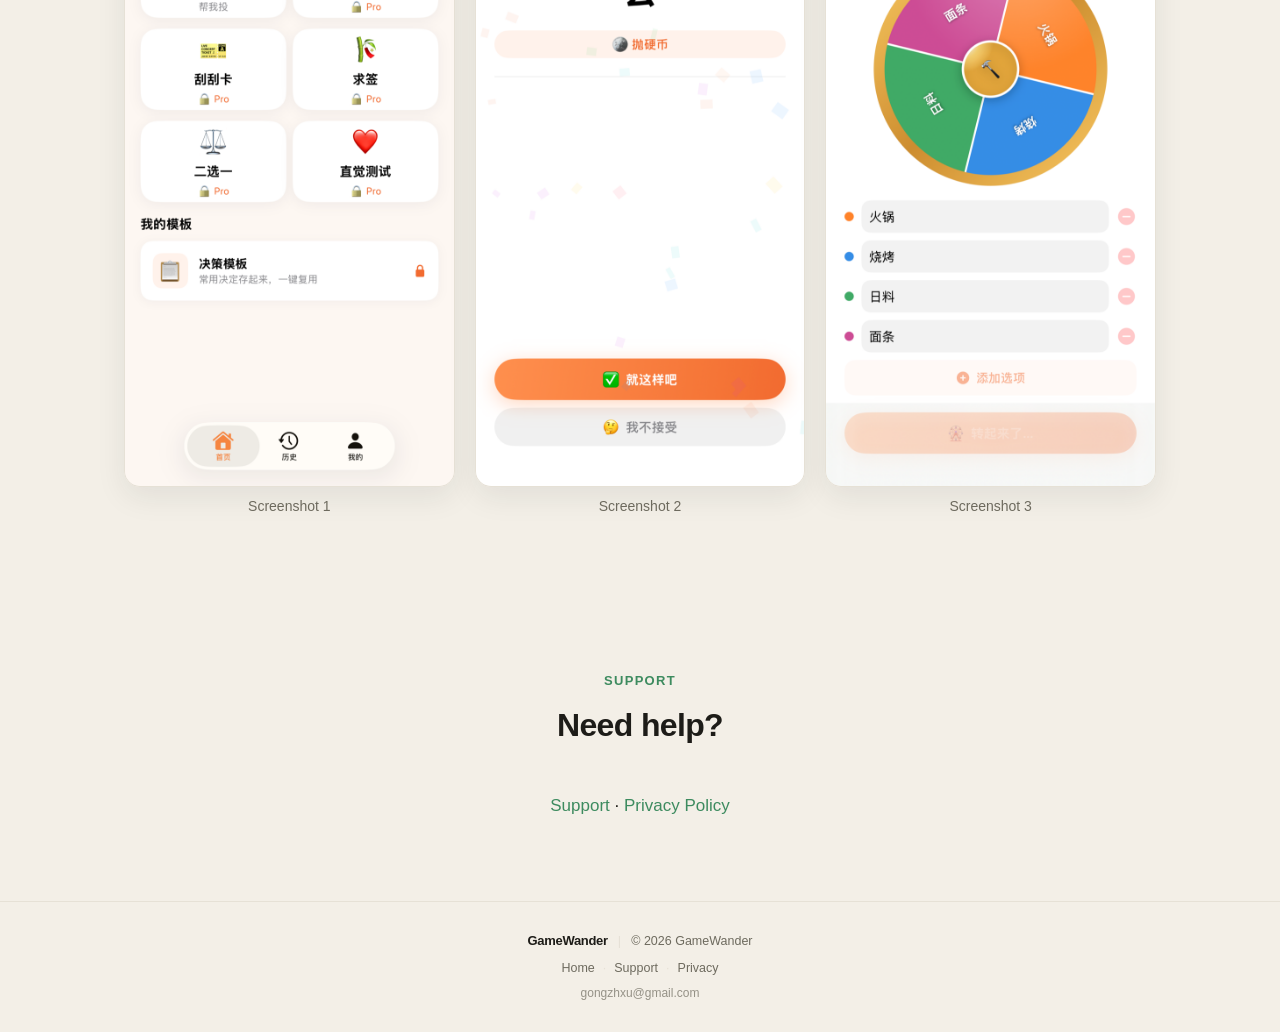
==== commit 9185d8df: "feat: 名字修改" ====
--- a/justdecide/index.html
+++ b/justdecide/index.html
@@ -4,7 +4,7 @@
   <meta charset="UTF-8" />
   <meta name="viewport" content="width=device-width, initial-scale=1" />
   <title>我来定 · My Decide — 选择困难？转一下，帮你决定</title>
-  <meta name="description" content="我来定（JustDecide）：六种决策方式（抛硬币、随机选择、幸运转盘、二选一、直觉测试、掷骰子），告别选择困难。" />
+  <meta name="description" content="我来定（My Decide）：六种决策方式（抛硬币、随机选择、幸运转盘、二选一、直觉测试、掷骰子），告别选择困难。" />
   <link rel="stylesheet" href="../assets/style.css" />
   <link rel="icon" href="images/app-icon.png" />
   <script>
@@ -81,7 +81,7 @@
         <h2 class="zh" style="margin-top:32px;">解锁 Pro</h2>
         <h2 class="en" style="margin-top:32px;">Unlock Pro</h2>
         <p class="zh">免费下载，内含一次性买断「我来定 Pro」：解锁随机选择、幸运转盘、二选一、直觉测试，以及决策模板和完整历史。一次购买，永久解锁。</p>
-        <p class="en">Free to download, with a one-time "JustDecide Pro" purchase to unlock Random Pick, Lucky Wheel, This or That, Intuition Test, plus decision templates and full history. Buy once, unlock forever.</p>
+        <p class="en">Free to download, with a one-time "My Decide Pro" purchase to unlock Random Pick, Lucky Wheel, This or That, Intuition Test, plus decision templates and full history. Buy once, unlock forever.</p>
       </div>
     </section>
 
